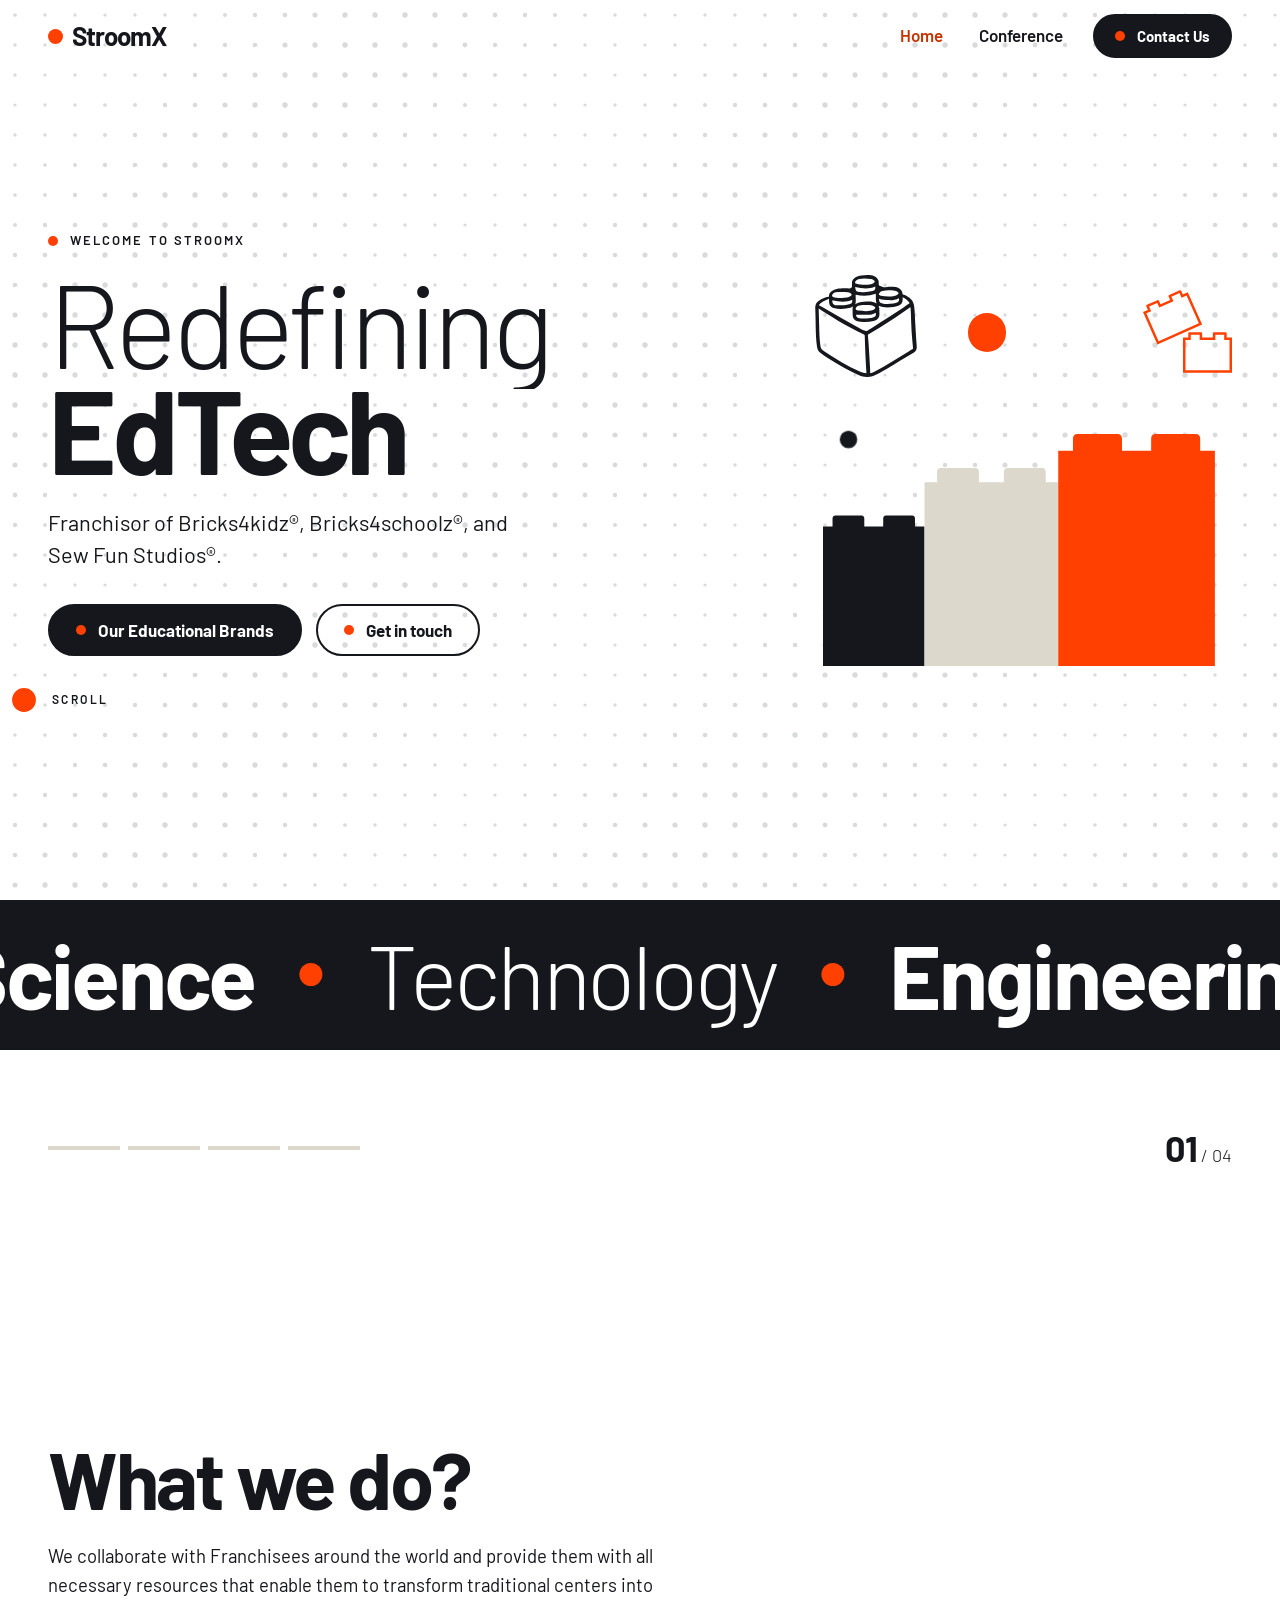
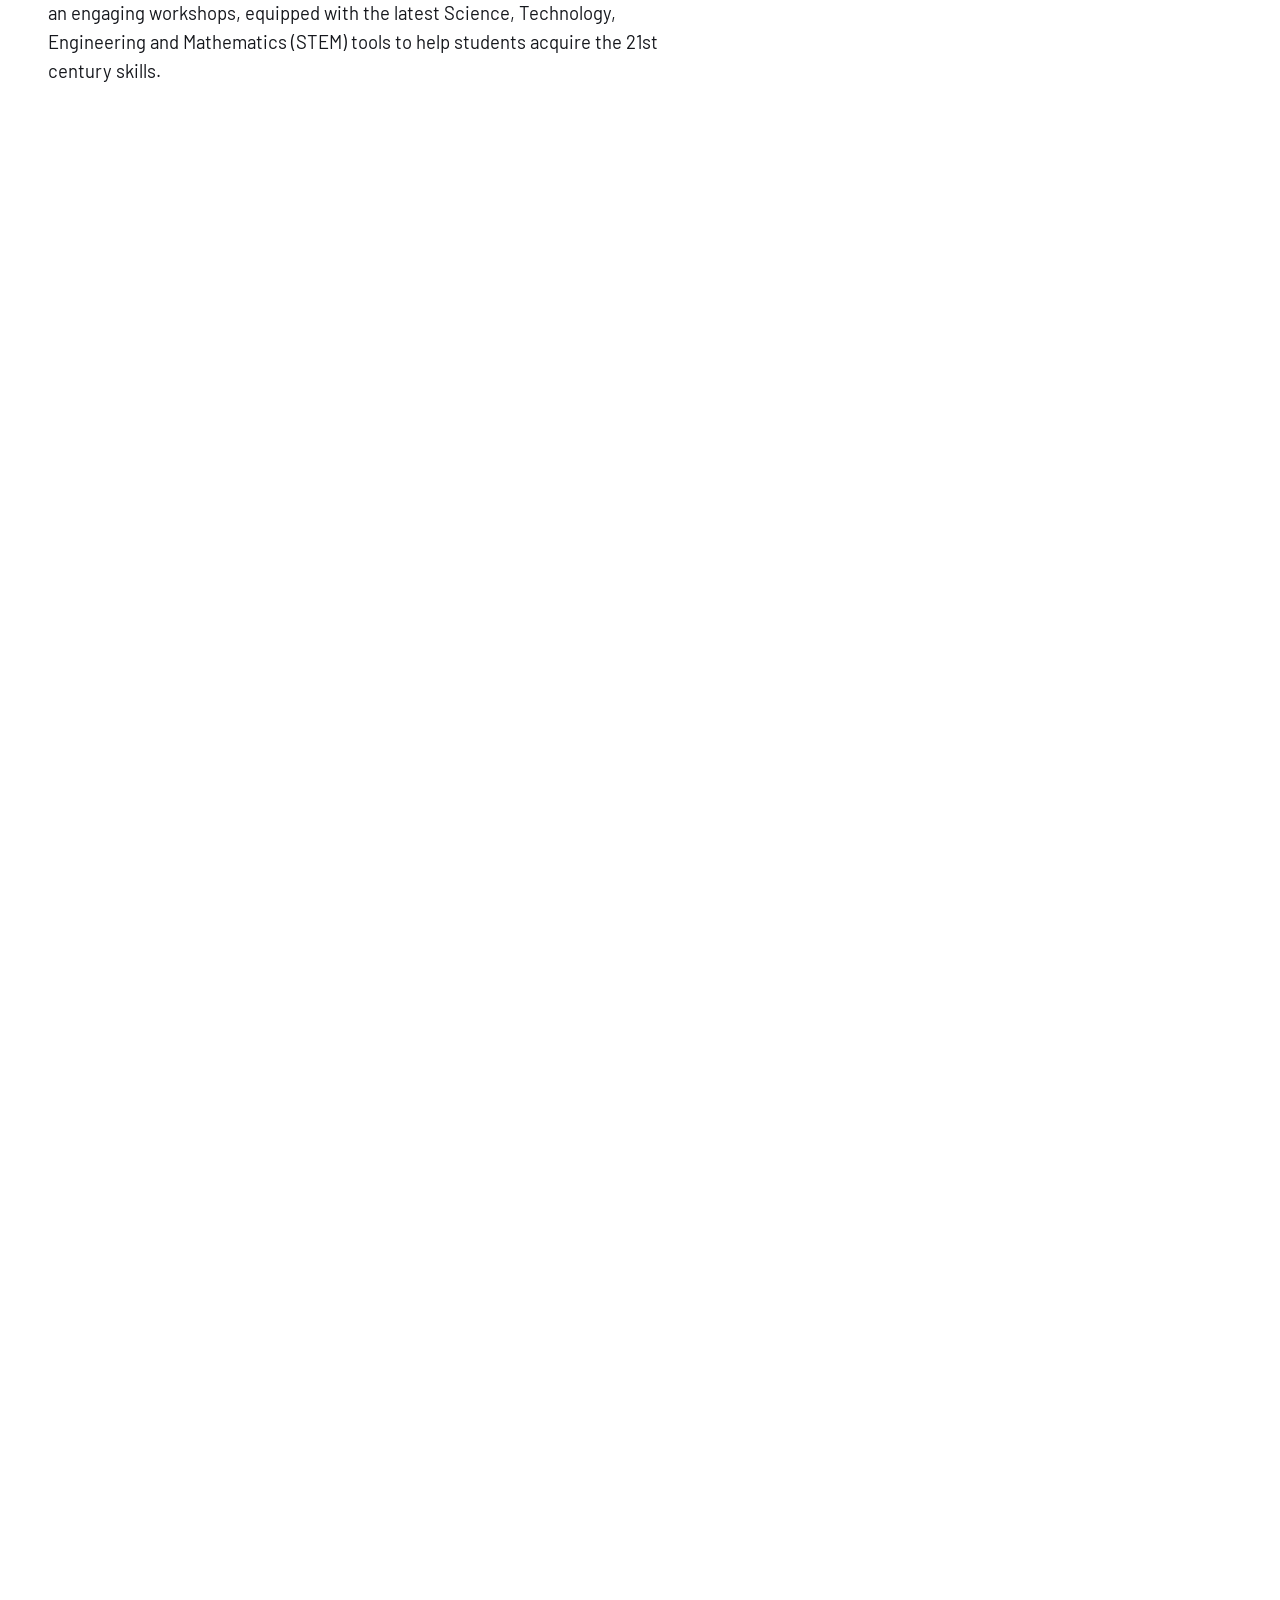
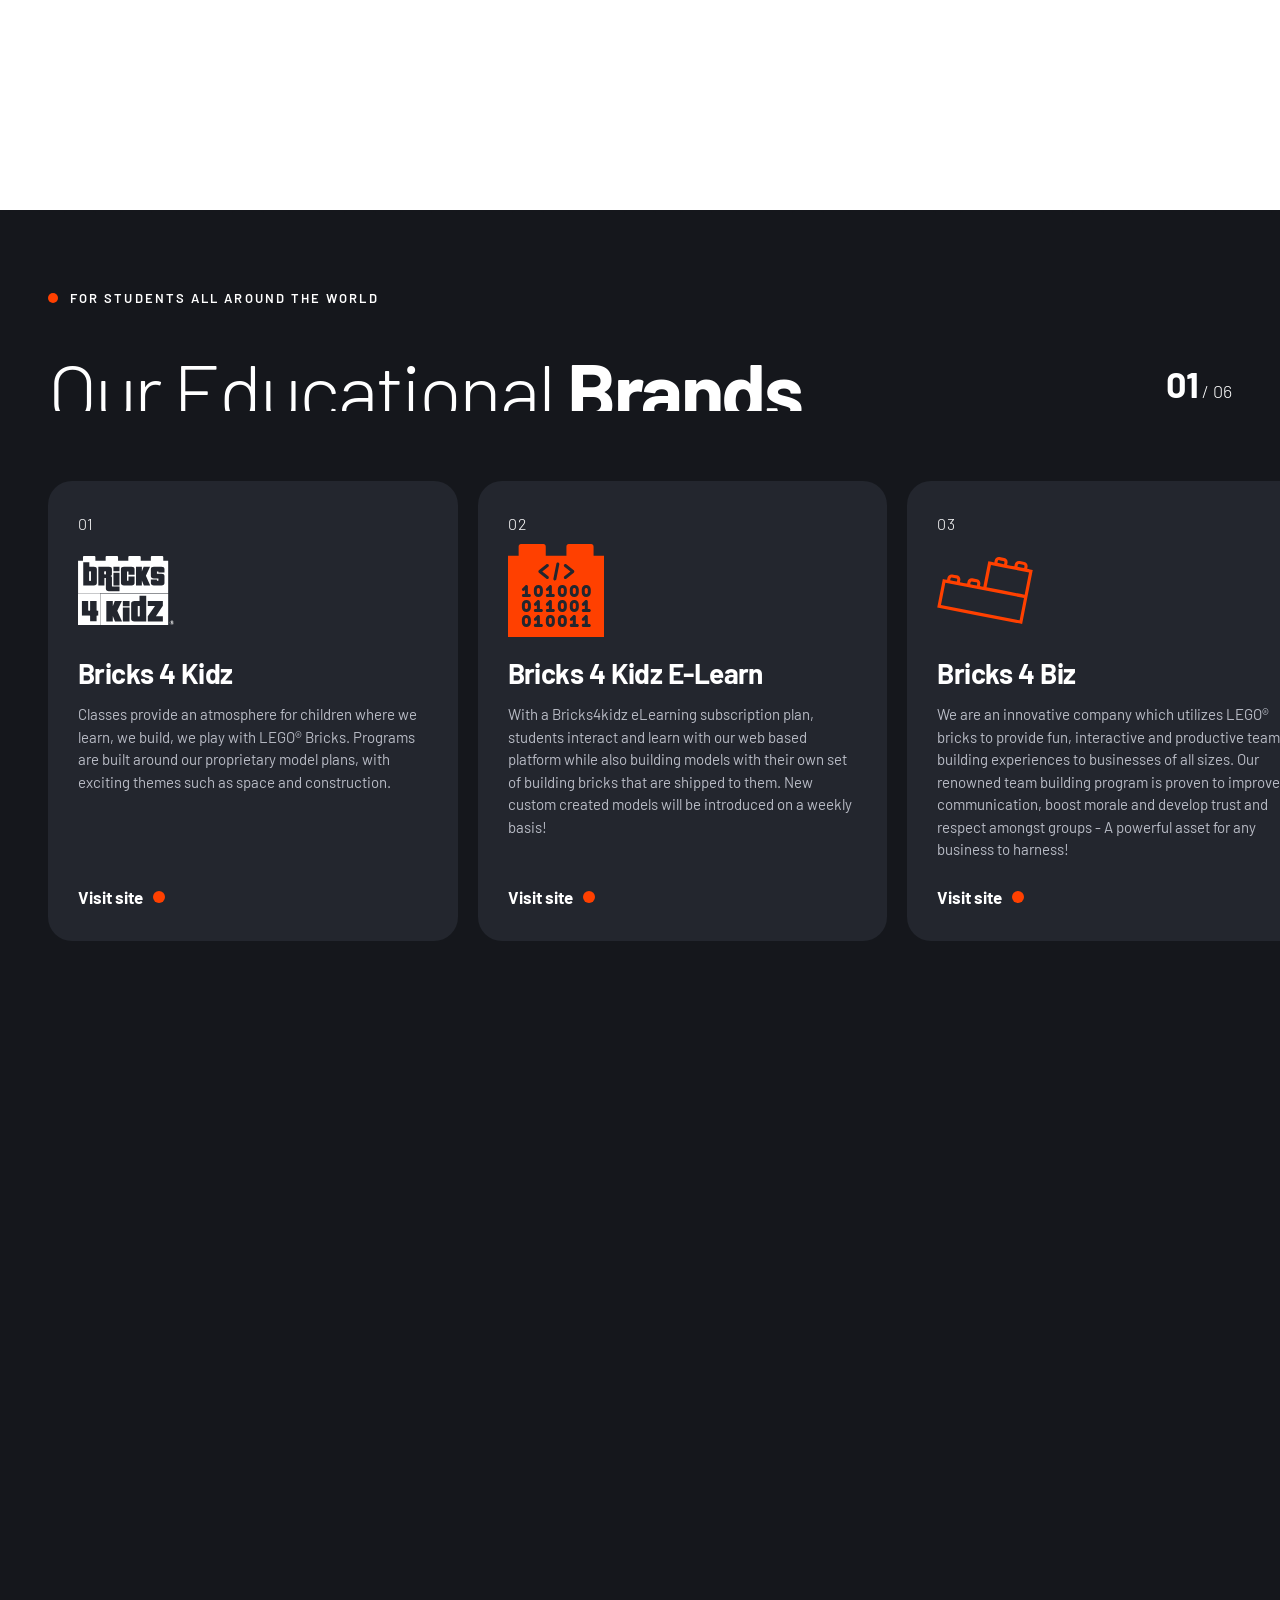
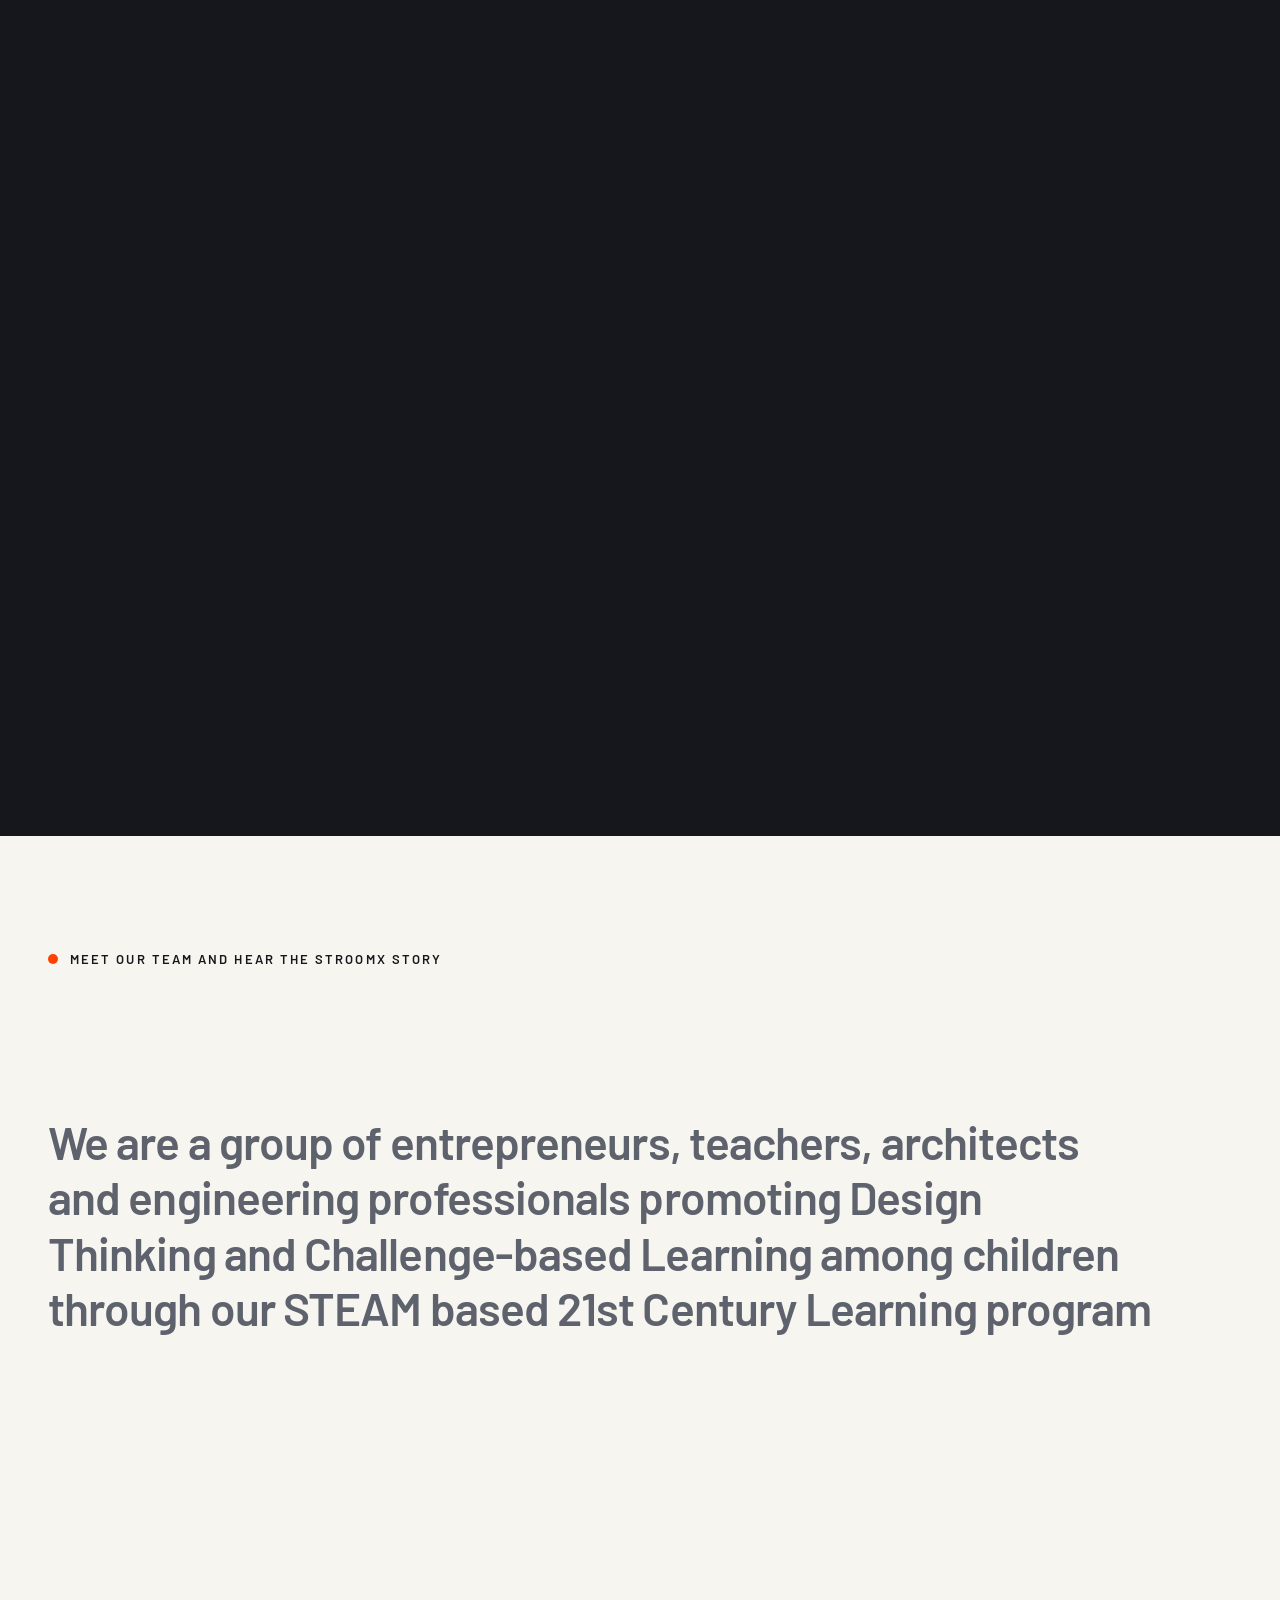
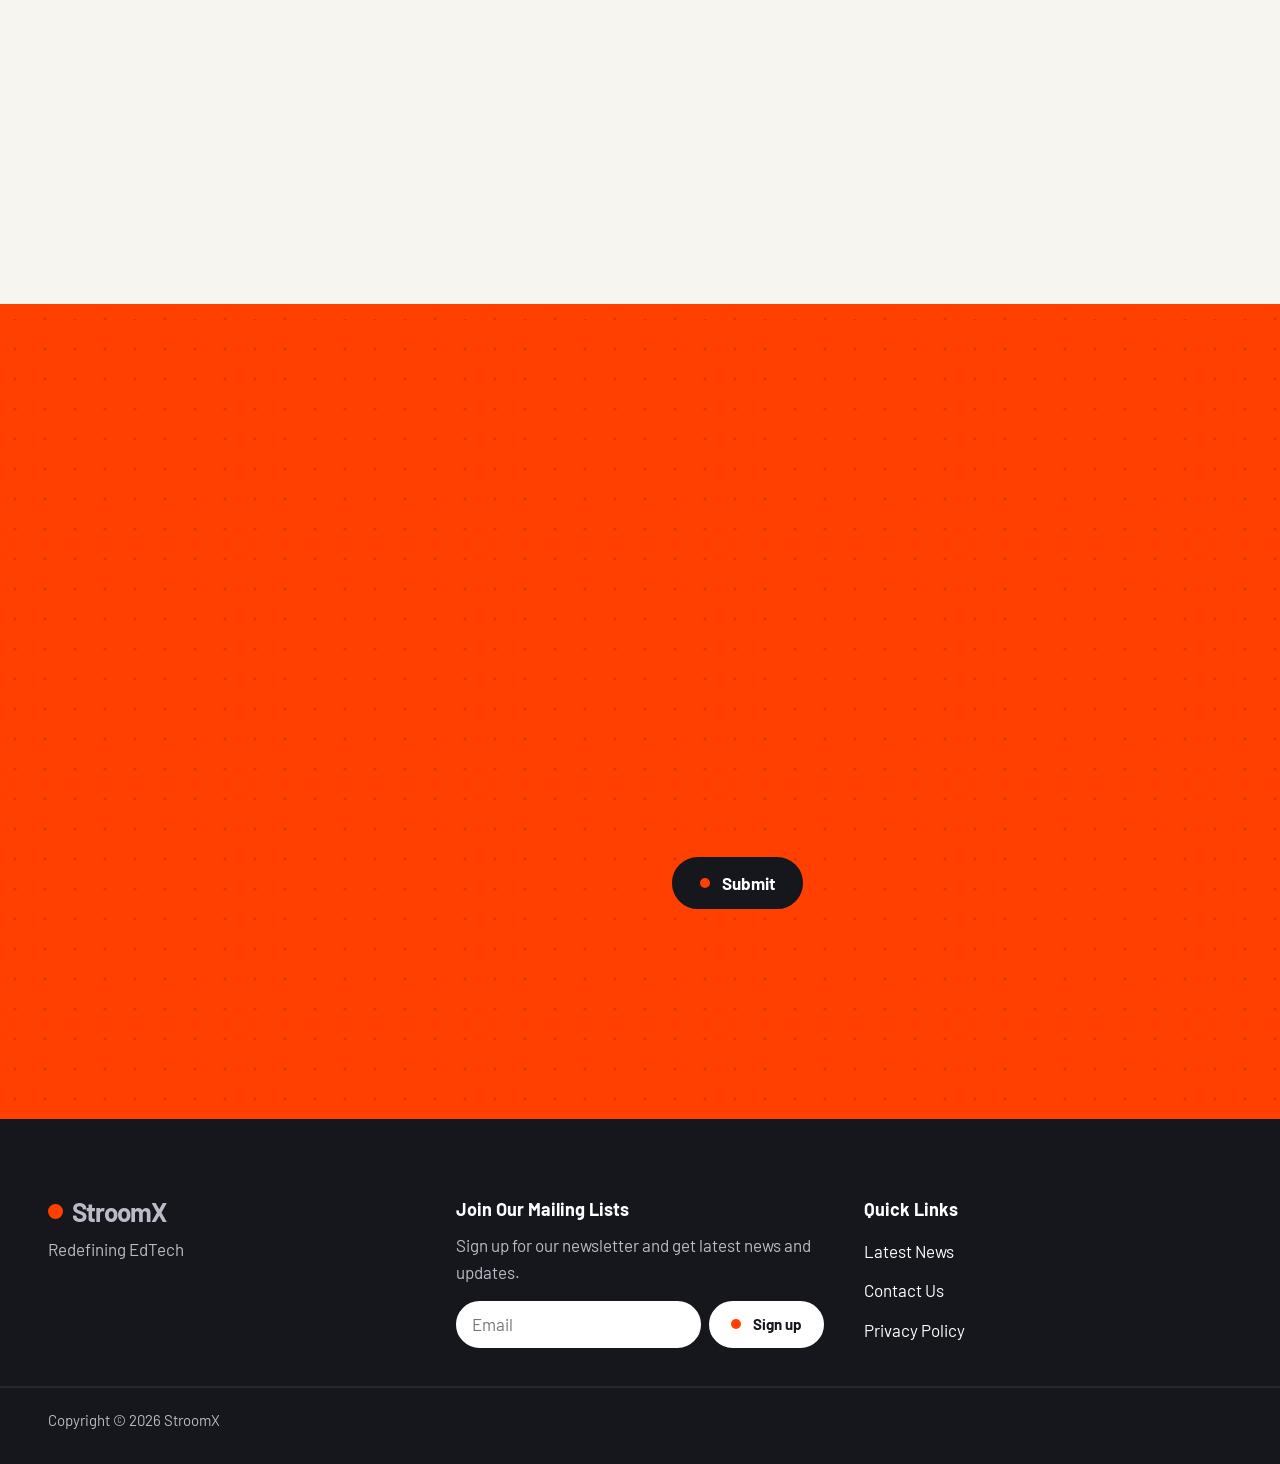
==== index.html @ 7667afc2 "Fisrt Commit" ====
<!doctype html>
<html lang="en" class="no-js">
<head>
<meta charset="utf-8">
<meta name="viewport" content="width=device-width, initial-scale=1, viewport-fit=cover">
<title>StroomX – Redefining EdTech</title>
<meta name="description" content="StroomX: franchisor of Bricks4kidz®, Bricks4schoolz®, and Sew Fun Studios®.">
<link rel="icon" href="data:image/svg+xml,%3Csvg xmlns='http://www.w3.org/2000/svg' viewBox='0 0 16 16'%3E%3Ccircle cx='8' cy='8' r='7' fill='%23FF4000'/%3E%3C/svg%3E">
<link rel="stylesheet" href="css/site.css">
<!-- "js" hides the hero until the intro is ready; "ready" is forced after 2.5s so content can never stay hidden -->
<script>(function (d) { d.className = 'js'; setTimeout(function () { d.classList.add('ready'); }, 2500); })(document.documentElement);</script>
</head>
<body id="top">

<a class="skip-link" href="#main">Skip to content</a>
<div class="progress" aria-hidden="true"></div>

<!-- ============ BLOCK: site-header ============ -->
<header class="site-header" data-block="site-header">
  <div class="wrap site-header__bar">
    <a class="wordmark" href="#top" aria-label="StroomX, home"><i aria-hidden="true"></i>StroomX</a>
    <button class="nav-toggle" type="button" aria-expanded="false" aria-controls="site-nav">
      <span class="nav-toggle__dots" aria-hidden="true"><i></i><i></i><i></i></span>
      <span class="nav-toggle__label">Menu</span>
    </button>
    <nav class="site-nav" id="site-nav" aria-label="Main">
      <ul class="site-nav__list">
        <li><a href="#top" aria-current="page">Home</a></li>
        <li><a href="https://stroomx.com/conference">Conference</a></li>
        <li><a class="btn btn--solid btn--small" href="#contact">Contact Us</a></li>
      </ul>
    </nav>
  </div>
</header>

<main id="main">

<!-- Story structure: every element marked data-thread gets one segment of the scroll-drawn orange line.
     It runs in the side gutters and crosses only through empty .lane spacers, so it never touches text.
     The stud at its tip is the protagonist; it ends on the Submit button. -->

<!-- ============ BLOCK: hero ============ -->
<section class="hero" data-block="hero" data-thread data-thread-start="#hero-hint" style="--bg:#FFFFFF;--thread:#FF4000" aria-labelledby="hero-title">
  <canvas class="studgrid" data-hot="255,64,0" aria-hidden="true"></canvas>
  <div class="wrap hero__grid">
    <div class="hero__copy">
      <p class="eyebrow" data-intro>Welcome to StroomX</p>
      <h1 id="hero-title"><span class="lt">Redefining</span> EdTech</h1>
      <p class="lede" data-intro>Franchisor of Bricks4kidz®, Bricks4schoolz®, and Sew Fun Studios®.</p>
      <div class="btn-row" data-intro>
        <a class="btn btn--solid magnetic" href="#brands">Our Educational Brands</a>
        <a class="btn btn--line magnetic" href="#contact">Get in touch</a>
      </div>
      <p class="hero__hint" id="hero-hint" aria-hidden="true"><span>Scroll</span></p>
    </div>

    <div class="hero__art" aria-hidden="true">
      <span class="mk i-shape-2 hero__float hero__float--a" data-depth="0.9" style="--c:#15171C"></span>
      <span class="mk i-shape-4 hero__float hero__float--b" data-depth="1.6" style="--c:#FF4000"></span>
      <span class="hero__dot hero__dot--1" data-depth="2.2"></span>
      <span class="hero__dot hero__dot--2" data-depth="1.2"></span>
      <!-- Main graphical shape from the B4K assets (Graphical Shapes/Main.svg), recoloured -->
      <svg class="hero__bricks" data-depth="0.4" viewBox="0 0 258.47 152.95" focusable="false">
        <path class="brick" fill="#15171C" d="M6.29,61v-5.39c0-1,.78-1.78,1.78-1.78h17.38c1,0,1.78.78,1.78,1.78v5.39h12.48v-5.39c0-1,.78-1.78,1.78-1.78h17.38c1,0,1.78.78,1.78,1.78v5.39h6.29v91.95H0V61h6.29Z"/>
        <path class="brick" fill="#DCD8CC" d="M75.24,31.8v-7.1c0-1.32,1.03-2.34,2.35-2.34h22.9c1.32,0,2.35,1.03,2.35,2.34v7.1h16.44v-7.1c0-1.32,1.03-2.34,2.35-2.34h22.9c1.32,0,2.35,1.03,2.35,2.34v7.1h8.29v121.16h-88.21V31.8h8.29Z"/>
        <path class="brick" fill="#FF4000" d="M164.87,11.06V2.74c0-1.54,1.2-2.74,2.75-2.74h26.81c1.55,0,2.75,1.2,2.75,2.74v8.32h19.25V2.74c0-1.54,1.2-2.74,2.75-2.74h26.82c1.55,0,2.75,1.2,2.75,2.74v8.32h9.71v141.89h-103.31V11.06h9.71Z"/>
      </svg>
    </div>
  </div>
</section>

<!-- ============ BLOCK: band (speed and direction follow the scroll) ============ -->
<div class="band" data-block="band">
  <p class="sr-only">Science, Technology, Engineering and Mathematics (STEM)</p>
  <div class="band__row" aria-hidden="true">
    <span>Science</span><i></i><span class="lt">Technology</span><i></i><span>Engineering</span><i></i><span class="lt">Mathematics</span><i></i>
    <span>Science</span><i></i><span class="lt">Technology</span><i></i><span>Engineering</span><i></i><span class="lt">Mathematics</span><i></i>
    <span>Science</span><i></i><span class="lt">Technology</span><i></i><span>Engineering</span><i></i><span class="lt">Mathematics</span><i></i>
  </div>
</div>

<!-- ============ BLOCK: what we do (pinned: four chapters, the orange stud changes form) ============ -->
<section class="what" id="what" data-block="what" style="--bg:#FFFFFF;--thread:#FF4000">
  <div class="stage what__stage" data-thread>
    <div class="wrap what__head" aria-hidden="true">
      <div class="what__bars"><i><b></b></i><i><b></b></i><i><b></b></i><i><b></b></i></div>
      <p class="count"><b>01</b> / 04</p>
    </div>
    <div class="lane" aria-hidden="true"></div>
    <div class="wrap what__body">
      <div class="what__chapters">
        <article class="chap">
          <h2>What we do?</h2>
          <p>We collaborate with Franchisees around the world and provide them with all necessary resources that enable them to transform traditional centers into an engaging workshops, equipped with the latest Science, Technology, Engineering and Mathematics (STEM) tools to help students acquire the 21st century skills.</p>
        </article>
        <article class="chap">
          <h2>Curriculum</h2>
          <p>Our franchisees have access to hundreds of model builds and resources that progress from early learning to robotics and coding consisting of numerous activities to engage children with, from After-school classes, field trips, workshops, birthday parties and the all-time favorite themed Camps during the year!</p>
        </article>
        <article class="chap">
          <h2>Marketing</h2>
          <p>Marketing programs streamline efficiencies for all corporate marketing initiatives and for our franchisees with support, through guidance, knowledge, training, and continuing education necessary to reach goals in order to continue to build sustainable, successful businesses.</p>
        </article>
        <article class="chap">
          <h2>Technology</h2>
          <p>We have developed our own Franchise Management System (FMS) to serve our franchisees better. Our FMS web application streamlines the booking process, payments and management of the Bricks 4 Kidz® business for our franchisees.</p>
        </article>
      </div>

      <div class="what__figure" aria-hidden="true">
        <div class="proto-box"><div class="proto"></div></div>
        <p class="proto__n">01</p>
        <div class="sat"><span class="mk i-steam-5"></span><span class="mk i-steam-1"></span><span class="mk i-steam-3"></span><span class="mk i-steam-4"></span></div>
        <div class="sat"><span class="mk i-in-school"></span><span class="mk i-fieldtrips-3"></span><span class="mk i-birthday-party-1"></span><span class="mk i-camps-2"></span></div>
        <div class="sat"><span class="mk i-shape-2"></span><span class="mk i-shape-3"></span><span class="mk i-shape-4"></span><span class="mk i-shape-main"></span></div>
        <div class="sat"><span class="mk i-technology"></span><span class="mk i-coding-1"></span><span class="mk i-ai-1"></span><span class="mk i-robotics-1"></span></div>
      </div>
    </div>
  </div>
</section>

<!-- ============ BLOCK: brands (pinned: horizontal track) ============ -->
<section class="brands" id="brands" data-block="brands" style="--bg:#15171C;--thread:#FF4000" aria-labelledby="brands-title">
  <div class="studs" aria-hidden="true"></div>
  <div class="stage brands__stage" data-thread>
    <div class="wrap brands__head">
      <div>
        <p class="eyebrow">For Students All Around The World</p>
        <h2 id="brands-title" data-split><span class="lt">Our Educational</span> Brands</h2>
      </div>
      <p class="count" aria-hidden="true"><b>01</b> / 06</p>
    </div>
    <div class="brands__viewport">
      <ul class="track">
        <li>
          <a class="brand" href="https://www.bricks4kidz.com/">
            <span class="brand__no" aria-hidden="true">01</span>
            <span class="brand__art"><img src="assets/logos/b4k-logo-white.svg" alt="" width="251" height="180"></span>
            <h3>Bricks 4 Kidz</h3>
            <p>Classes provide an atmosphere for children where we learn, we build, we play with LEGO® Bricks. Programs are built around our proprietary model plans, with exciting themes such as space and construction.</p>
            <span class="brand__go">Visit site</span>
          </a>
        </li>
        <li>
          <a class="brand" href="https://www.bricks4kidzelearn.com/">
            <span class="brand__no" aria-hidden="true">02</span>
            <span class="brand__art"><span class="mk i-coding-1"></span></span>
            <h3>Bricks 4 Kidz E-Learn</h3>
            <p>With a Bricks4kidz eLearning subscription plan, students interact and learn with our web based platform while also building models with their own set of building bricks that are shipped to them. New custom created models will be introduced on a weekly basis!</p>
            <span class="brand__go">Visit site</span>
          </a>
        </li>
        <li>
          <a class="brand" href="https://www.bricks4biz.com/">
            <span class="brand__no" aria-hidden="true">03</span>
            <span class="brand__art"><span class="mk i-shape-3"></span></span>
            <h3>Bricks 4 Biz</h3>
            <p>We are an innovative company which utilizes LEGO® bricks to provide fun, interactive and productive team building experiences to businesses of all sizes. Our renowned team building program is proven to improve communication, boost morale and develop trust and respect amongst groups - A powerful asset for any business to harness!</p>
            <span class="brand__go">Visit site</span>
          </a>
        </li>
        <li>
          <a class="brand" href="https://www.bricks4schoolz.com/">
            <span class="brand__no" aria-hidden="true">04</span>
            <span class="brand__art"><span class="mk i-in-school"></span></span>
            <h3>Bricks 4 Schoolz</h3>
            <p>We ship you a one-of-a-kind Bricks4Kidz® robotics kit that your “Master Builder” will use throughout their Math &amp; Building adventures. This kit comes equipped with unique LEGO® technic parts, motor and battery pack, and can build over thousands of unique models!</p>
            <span class="brand__go">Visit site</span>
          </a>
        </li>
        <li>
          <a class="brand" href="https://www.sewfunstudios.com/">
            <span class="brand__no" aria-hidden="true">05</span>
            <span class="brand__art"><span class="mk i-shape-2"></span></span>
            <h3>Sew Fun Studios</h3>
            <p>Teaches sewing + design principles through classes, camps &amp; parties. With our innovative project-based curriculum we hope to inspire young people to discover the joy of sewing as a lifelong skill and ongoing creative expression.</p>
            <span class="brand__go">Visit site</span>
          </a>
        </li>
        <li>
          <a class="brand" href="https://us.bricks4kidznow.com">
            <span class="brand__no" aria-hidden="true">06</span>
            <span class="brand__art"><span class="mk i-technology"></span></span>
            <h3>BFK FMS</h3>
            <p>We offer Franchise Management System (FMS) to serve our franchisees better. Our FMS web application streamlines the booking process, payments and management of the Bricks 4 Kidz® business for our franchisees.</p>
            <span class="brand__go">Visit site</span>
          </a>
        </li>
      </ul>
    </div>
    <div class="lane" aria-hidden="true"></div>
  </div>
</section>

<!-- ============ BLOCK: team ============ -->
<section class="team" id="team" data-block="team" data-thread style="--bg:#F7F5F0;--thread:#FF4000" aria-labelledby="team-title">
  <div class="studs" aria-hidden="true"></div>
  <div class="wrap">
    <p class="eyebrow">Meet our team and hear the StroomX Story</p>
    <h2 id="team-title" data-split><span class="lt">Our</span> Team</h2>
    <blockquote class="team__quote">
      <p>We are a group of entrepreneurs, teachers, architects and engineering professionals promoting <span data-hl>Design Thinking</span> and <span data-hl>Challenge-based Learning</span> among children through our <span data-hl>STEAM</span> based 21st Century Learning program</p>
    </blockquote>
    <p class="team__bio">Christopher Rego is the founder and CEO of StroomX Education, Teknowland Inc and Bricknowland Dubai - leading education training and learning solutions. Chris has over 20+ years of software and education industry experience.</p>
  </div>
  <div class="lane" aria-hidden="true"></div>
  <div class="wrap">
    <ul class="people">
      <li><i aria-hidden="true">CR</i><div><strong>Christopher Rego</strong><span>Founder &amp; CEO</span></div></li>
      <li><i aria-hidden="true">AR</i><div><strong>Ann Rego</strong><span>President</span></div></li>
      <li><i aria-hidden="true">ER</i><div><strong>Emmanuel Rego</strong><span>Co-CEO</span></div></li>
      <li><i aria-hidden="true">DC</i><div><strong>Dalyn Clarke</strong><span>Customer Success Manager</span></div></li>
      <li><i aria-hidden="true">JM</i><div><strong>Jennie Morris</strong><span>Account Specialist</span></div></li>
      <li><i aria-hidden="true">CH</i><div><strong>Chris Howard</strong><span>Curriculum Director</span></div></li>
      <li><i aria-hidden="true">MB</i><div><strong>Mike Ballard</strong><span>Curriculum Developer</span></div></li>
      <li><i aria-hidden="true">SB</i><div><strong>Shahed Bagwan</strong><span>Curriculum R&amp;D</span></div></li>
      <li><i aria-hidden="true">ZK</i><div><strong>Zaid Khan</strong><span>Business Development</span></div></li>
      <li><i aria-hidden="true">SK</i><div><strong>Shyam Krishnan</strong><span>Marketing Manager</span></div></li>
      <li><i aria-hidden="true">AA</i><div><strong>Ajmal Alavi</strong><span>Director of Technology</span></div></li>
      <li><i aria-hidden="true">AA</i><div><strong>Ahmed Abdelsalam</strong><span>Software Engineer</span></div></li>
    </ul>
  </div>
</section>

<!-- ============ BLOCK: contact (the thread ends on the button) ============ -->
<section class="contact" id="contact" data-block="contact" data-thread data-thread-end="#contact-submit" style="--bg:#FF4000;--thread:#FFFFFF" aria-labelledby="contact-title">
  <div class="studs" aria-hidden="true"></div>
  <canvas class="studgrid" data-hot="255,255,255" aria-hidden="true"></canvas>
  <div class="wrap contact__grid">
    <div class="contact__copy">
      <h2 id="contact-title" data-split><span class="lt">Get in</span> touch</h2>
      <p class="lede">We would love to hear from you! If you have any questions or need support, send us a message and one of our awesome team members will get in touch with you as soon as possible.</p>
      <dl class="contact__facts">
        <div><dt>Find us</dt><dd>StroomX LLC<br>860 Hillview Ct, Suite 310,<br>Milpitas, CA 95035</dd></div>
        <div><dt>Have Questions?</dt><dd><a href="mailto:support@stroomx.com">support@stroomx.com</a><br>9 AM – 6 PM, Mon-Fri<br>1-888-STR-00-MX<br>(Toll Free: <a href="tel:+18887870069">1-888-787-0069</a>)</dd></div>
      </dl>
    </div>

    <form class="form" id="contact-form" novalidate>
      <div class="form__row">
        <label>First name <b aria-hidden="true">*</b><input type="text" name="first" autocomplete="given-name" required></label>
        <label>Last name <b aria-hidden="true">*</b><input type="text" name="last" autocomplete="family-name" required></label>
      </div>
      <label>Email <b aria-hidden="true">*</b><input type="email" name="email" autocomplete="email" required></label>
      <label>Comment or Message <b aria-hidden="true">*</b><textarea name="message" rows="4" required></textarea></label>
      <div class="lane" aria-hidden="true"></div>
      <div class="form__foot">
        <button class="btn btn--solid" id="contact-submit" type="submit">Submit</button>
        <p class="form__status" role="status" aria-live="polite"></p>
      </div>
    </form>
  </div>
</section>

</main>

<!-- ============ BLOCK: site-footer ============ -->
<footer class="site-footer" data-block="site-footer" style="--bg:#15171C">
  <div class="studs" aria-hidden="true"></div>
  <div class="wrap site-footer__grid">
    <div>
      <p class="wordmark wordmark--light"><i aria-hidden="true"></i>StroomX</p>
      <p class="site-footer__tag">Redefining EdTech</p>
    </div>
    <form class="news" id="news-form" novalidate>
      <h2>Join Our Mailing Lists</h2>
      <p>Sign up for our newsletter and get latest news and updates.</p>
      <div class="news__row">
        <label class="sr-only" for="news-email">Email</label>
        <input id="news-email" type="email" name="email" autocomplete="email" placeholder="Email" required>
        <button class="btn btn--light btn--small" type="submit">Sign up</button>
      </div>
      <p class="form__status" role="status" aria-live="polite"></p>
    </form>
    <nav aria-label="Quick Links">
      <h2>Quick Links</h2>
      <ul>
        <li><a href="https://stroomx.com/latest-news/">Latest News</a></li>
        <li><a href="#contact">Contact Us</a></li>
        <li><a href="https://stroomx.com/privacy-policy-2/">Privacy Policy</a></li>
      </ul>
    </nav>
  </div>
  <div class="wrap site-footer__legal">
    <p>Copyright © 2026 StroomX</p>
  </div>
</footer>

<!-- GSAP is served from this folder (vendor/gsap), not from a CDN -->
<script src="vendor/gsap/gsap.min.js" defer></script>
<script src="vendor/gsap/ScrollTrigger.min.js" defer></script>
<script src="vendor/gsap/SplitText.min.js" defer></script>
<script src="js/site.js" defer></script>
</body>
</html>
---- css/site.css ----
/* StroomX homepage prototype.
   One accent colour (StroomX orange #FF4000) on white, bone and ink. Shapes and icons are the
   Bricks 4 Kidz brand assets, used as flat single-colour silhouettes and never stretched.
   Flat solid colours only: no gradients, shadows, blur or glow. Font: Barlow (local files).

   Layout modes:
   - default: static, readable page (no JS, reduced motion, or GSAP missing)
   - .has-story: the scroll story is running (thread, scrubbed motion)
   - .has-pins: tall viewport, "What we do" is a pinned scene
   - .has-track: tall and wide viewport, the brands are a pinned horizontal track */

/* ---------- Fonts (local files, no third-party font service) ---------- */
@font-face { font-family: 'Barlow'; src: url('../assets/fonts/Barlow-Light.ttf') format('truetype'); font-weight: 300; font-display: swap; }
@font-face { font-family: 'Barlow'; src: url('../assets/fonts/Barlow-Regular.ttf') format('truetype'); font-weight: 400; font-display: swap; }
@font-face { font-family: 'Barlow'; src: url('../assets/fonts/Barlow-SemiBold.ttf') format('truetype'); font-weight: 600; font-display: swap; }
@font-face { font-family: 'Barlow'; src: url('../assets/fonts/Barlow-Bold.ttf') format('truetype'); font-weight: 700; font-display: swap; }

/* ---------- Tokens ---------- */
:root {
  --orange: #FF4000;        /* StroomX orange, the only accent */
  --orange-deep: #C73200;   /* same hue, darker: small orange text on white */
  --ink: #15171C;
  --ink-2: #23262E;
  --paper: #FFFFFF;
  --bone: #F7F5F0;
  --line: #DCD8CC;
  --mute: #5E626C;
  --mute-on-ink: #B9BCC6;

  --wrap: 1200px;
  --gutter: clamp(20px, 5vw, 48px);
  --edge: max(var(--gutter), calc((100vw - var(--wrap)) / 2));
  --header-h: 72px;
  --bounce: cubic-bezier(.34, 1.56, .64, 1);
  --ease: cubic-bezier(.2, .7, .2, 1);
  --stud-w: 56px; --stud-h: 14px;
}

/* ---------- Base ---------- */
*, *::before, *::after { box-sizing: border-box; }
html { scroll-padding-top: calc(var(--header-h) + 12px); -webkit-text-size-adjust: 100%; }
body { margin: 0; font-family: 'Barlow', sans-serif; font-size: 1.0625rem; line-height: 1.6; color: var(--ink); background: var(--paper); overflow-x: hidden; -webkit-font-smoothing: antialiased; }
img, svg { max-width: 100%; height: auto; display: block; }
h1, h2, h3, p, ul, dl, dd, blockquote { margin: 0; }
ul { padding: 0; list-style: none; }
a { color: inherit; }
h1, h2, h3 { font-weight: 700; line-height: 1; letter-spacing: -.03em; }
h2 { font-size: clamp(2.4rem, 6.2vw, 5rem); }
h3 { font-size: 1.75rem; line-height: 1.1; letter-spacing: -.02em; }
.lt { font-weight: 300; }
.lede { font-size: clamp(1.125rem, 1.7vw, 1.375rem); line-height: 1.45; max-width: 34em; }
.eyebrow { display: flex; align-items: center; gap: 12px; font-size: .8125rem; font-weight: 600; line-height: 1.3; letter-spacing: .16em; text-transform: uppercase; }
.eyebrow::before { content: ''; flex: none; width: 10px; height: 10px; border-radius: 50%; background: var(--orange); }
.wrap { width: 100%; max-width: calc(var(--wrap) + var(--gutter) * 2); margin-inline: auto; padding-inline: var(--gutter); }
.sr-only { position: absolute; width: 1px; height: 1px; overflow: hidden; clip-path: inset(50%); white-space: nowrap; }
.count { font-size: 1.125rem; font-weight: 300; line-height: 1; white-space: nowrap; }
.count b { font-size: 2.25rem; font-weight: 700; letter-spacing: -.03em; }

:focus-visible { outline: 3px solid var(--ink); outline-offset: 3px; border-radius: 6px; }
.band :focus-visible, .brands :focus-visible, .site-footer :focus-visible { outline-color: var(--paper); }

.skip-link { position: absolute; left: 12px; top: -80px; z-index: 100; background: var(--ink); color: var(--paper); padding: 10px 16px; border-radius: 8px; font-weight: 700; }
.skip-link:focus { top: 12px; }
.progress { position: fixed; left: 0; top: 0; z-index: 60; width: 100%; height: 4px; background: var(--orange); transform: scaleX(0); transform-origin: 0 50%; }

/* B4K brand SVG used as a flat single-colour silhouette (uniform scale via contain) */
.mk { display: block; width: 100%; aspect-ratio: var(--ar, 1); background-color: var(--c, currentColor);
  -webkit-mask-position: center; mask-position: center; -webkit-mask-size: contain; mask-size: contain; -webkit-mask-repeat: no-repeat; mask-repeat: no-repeat; }
.i-shape-2 { --ar: 268 / 270; -webkit-mask-image: url('../assets/shapes/shape-2.svg'); mask-image: url('../assets/shapes/shape-2.svg'); }
.i-shape-3 { --ar: 311 / 218; -webkit-mask-image: url('../assets/shapes/shape-3.svg'); mask-image: url('../assets/shapes/shape-3.svg'); }
.i-shape-4 { --ar: 277 / 257; -webkit-mask-image: url('../assets/shapes/shape-4.svg'); mask-image: url('../assets/shapes/shape-4.svg'); }
.i-shape-main { --ar: 258 / 153; -webkit-mask-image: url('../assets/shapes/shape-main.svg'); mask-image: url('../assets/shapes/shape-main.svg'); }
.i-steam-1 { --ar: 65 / 67; -webkit-mask-image: url('../assets/icons/steam-1.svg'); mask-image: url('../assets/icons/steam-1.svg'); }
.i-steam-3 { --ar: 65 / 67; -webkit-mask-image: url('../assets/icons/steam-3.svg'); mask-image: url('../assets/icons/steam-3.svg'); }
.i-steam-4 { --ar: 65 / 67; -webkit-mask-image: url('../assets/icons/steam-4.svg'); mask-image: url('../assets/icons/steam-4.svg'); }
.i-steam-5 { --ar: 65 / 67; -webkit-mask-image: url('../assets/icons/steam-5.svg'); mask-image: url('../assets/icons/steam-5.svg'); }
.i-in-school { --ar: 81 / 67; -webkit-mask-image: url('../assets/icons/in-school.svg'); mask-image: url('../assets/icons/in-school.svg'); }
.i-fieldtrips-3 { --ar: 67 / 64; -webkit-mask-image: url('../assets/icons/fieldtrips-3.svg'); mask-image: url('../assets/icons/fieldtrips-3.svg'); }
.i-birthday-party-1 { --ar: 1; -webkit-mask-image: url('../assets/icons/birthday-party-1.svg'); mask-image: url('../assets/icons/birthday-party-1.svg'); }
.i-camps-2 { --ar: 66 / 67; -webkit-mask-image: url('../assets/icons/camps-2.svg'); mask-image: url('../assets/icons/camps-2.svg'); }
.i-technology { --ar: 1; -webkit-mask-image: url('../assets/icons/technology.svg'); mask-image: url('../assets/icons/technology.svg'); }
.i-coding-1 { --ar: 69 / 67; -webkit-mask-image: url('../assets/icons/coding-1.svg'); mask-image: url('../assets/icons/coding-1.svg'); }
.i-ai-1 { --ar: 1; -webkit-mask-image: url('../assets/icons/ai-1.svg'); mask-image: url('../assets/icons/ai-1.svg'); }
.i-robotics-1 { --ar: 1; -webkit-mask-image: url('../assets/icons/robotics-1.svg'); mask-image: url('../assets/icons/robotics-1.svg'); }

/* Split headline lines are revealed from behind a mask; keep room for descenders */
.line, .line-mask { padding-bottom: .12em; margin-bottom: -.12em; }

/* ---------- Sections, stud edges, lanes ---------- */
main > section, .site-footer { position: relative; background: var(--bg); }
.studs { position: absolute; left: 0; right: 0; bottom: 100%; height: var(--stud-h); margin-bottom: -1px; background: var(--bg);
  -webkit-mask: url('../assets/shapes/studs.svg') center bottom / var(--stud-w) var(--stud-h) repeat-x;
  mask: url('../assets/shapes/studs.svg') center bottom / var(--stud-w) var(--stud-h) repeat-x; }
.lane { height: clamp(40px, 6vw, 72px); }
.stage { padding-block: clamp(56px, 8vw, 104px); }

/* ---------- The thread: one scroll-drawn line, its tip is the stud ---------- */
[data-thread] { position: relative; isolation: isolate; }
.thread { position: absolute; inset: 0; z-index: -1; width: 100%; height: 100%; overflow: visible; pointer-events: none; }
.thread__line { fill: none; stroke: var(--thread); stroke-width: 4; stroke-linecap: round; stroke-linejoin: round; visibility: hidden; }
.thread__meas { fill: none; stroke: none; }
.thread__stud { fill: var(--thread); stroke: var(--bg); stroke-width: 3; }

/* Stud grid that reacts to the pointer; it stays at 30% strength or less because text sits on it */
.studgrid { position: absolute; inset: 0; z-index: -1; width: 100%; height: 100%; }

/* ---------- Buttons ---------- */
.btn { display: inline-flex; align-items: center; justify-content: center; gap: 12px; min-height: 52px; padding: 12px 26px;
  font: inherit; font-weight: 700; line-height: 1.2; text-decoration: none; text-align: center; white-space: nowrap;
  color: var(--btn-fg); background: var(--btn-bg); border: 2px solid var(--btn-edge, var(--btn-bg)); border-radius: 99px; cursor: pointer;
  transition: background-color .25s, color .25s, border-color .25s; }
.btn::before { content: ''; flex: none; width: 10px; height: 10px; border-radius: 50%; background: var(--btn-dot, var(--orange)); transition: transform .3s var(--bounce), background-color .25s; }
.btn:hover::before, .btn:focus-visible::before { transform: scale(1.6); }
.btn--small { min-height: 44px; padding: 8px 20px; font-size: .9375rem; }
.btn--solid { --btn-bg: var(--ink); --btn-fg: var(--paper); }
.btn--solid:hover, .btn--solid:focus-visible { --btn-bg: var(--orange); --btn-fg: var(--ink); --btn-dot: var(--ink); }
.btn--line { --btn-bg: transparent; --btn-fg: var(--ink); --btn-edge: var(--ink); }
.btn--line:hover, .btn--line:focus-visible { --btn-bg: var(--ink); --btn-fg: var(--paper); }
.btn--light { --btn-bg: var(--paper); --btn-fg: var(--ink); }
.btn--light:hover, .btn--light:focus-visible { --btn-bg: var(--orange); --btn-dot: var(--ink); }
.contact .btn--solid:hover, .contact .btn--solid:focus-visible { --btn-bg: var(--paper); --btn-fg: var(--ink); --btn-edge: var(--ink); --btn-dot: var(--orange); }
.btn-row { display: flex; flex-wrap: wrap; gap: 14px; margin-top: 34px; }

/* ============ BLOCK: site-header ============ */
.site-header { position: fixed; left: 0; right: 0; top: 0; z-index: 50; border-bottom: 2px solid transparent; transition: background-color .25s, border-color .25s; }
.site-header.is-solid { background: var(--paper); border-bottom-color: var(--ink); }
.site-header__bar { display: flex; align-items: center; justify-content: space-between; gap: 20px; height: var(--header-h); }
.wordmark { display: inline-flex; align-items: center; gap: 9px; font-size: 1.625rem; font-weight: 700; line-height: 1; letter-spacing: -.04em; text-decoration: none; }
.wordmark i { width: 15px; height: 15px; border-radius: 50%; background: var(--orange); transition: transform .35s var(--bounce); }
.wordmark:hover i { transform: scale(1.5); }
.wordmark--light { color: var(--paper); }

.nav-toggle { display: inline-flex; align-items: center; gap: 10px; min-height: 44px; padding: 8px 16px; font: inherit; font-weight: 700; color: var(--ink);
  background: var(--paper); border: 2px solid var(--ink); border-radius: 99px; cursor: pointer; }
.nav-toggle__dots { display: flex; gap: 4px; }
.nav-toggle__dots i { width: 6px; height: 6px; border-radius: 50%; background: var(--ink); transition: transform .3s var(--bounce), background-color .2s; }
.nav-toggle[aria-expanded="true"] .nav-toggle__dots i { background: var(--orange); }
.nav-toggle[aria-expanded="true"] .nav-toggle__dots i:nth-child(2) { transform: scale(1.6); }
.site-nav { position: absolute; left: 0; right: 0; top: 100%; display: none; padding: 8px var(--gutter) 24px; background: var(--paper); border-bottom: 2px solid var(--ink); }
.site-nav.is-open { display: block; }
.site-nav__list > li + li { margin-top: 6px; }
.site-nav__list a:not(.btn) { display: block; padding: 14px 4px; font-weight: 600; text-decoration: none; border-bottom: 2px solid var(--bone); }
.site-nav__list a:not(.btn):hover, .site-nav__list a[aria-current="page"] { color: var(--orange-deep); }
.site-nav__list .btn { width: 100%; margin-top: 14px; }
@media (min-width: 760px) {
  .nav-toggle { display: none; }
  .site-nav { position: static; display: block; padding: 0; background: none; border: 0; }
  .site-nav__list { display: flex; align-items: center; gap: 8px; }
  .site-nav__list > li + li { margin-top: 0; }
  .site-nav__list a:not(.btn) { padding: 10px 14px; border: 0; border-radius: 99px; transition: background-color .2s; }
  .site-nav__list a:not(.btn):hover { background: var(--bone); color: var(--ink); }
  .site-nav__list .btn { width: auto; margin: 0 0 0 8px; }
}

/* ============ BLOCK: hero ============ */
.hero { display: flex; align-items: center; min-height: 100svh; padding-block: calc(var(--header-h) + clamp(20px, 5vw, 56px)) clamp(48px, 7vw, 88px); overflow: hidden; }
.hero__grid { display: grid; gap: 36px; align-items: center; }
.hero h1 { margin: 20px 0 26px; font-size: clamp(3.25rem, 9.2vw, 8.5rem); line-height: .9; letter-spacing: -.04em; }
.hero h1 .lt { display: block; }
.hero .lede { max-width: 22em; }
.hero__hint { display: none; margin-top: 36px; padding-left: 4px; font-size: .75rem; font-weight: 600; line-height: 1.3; letter-spacing: .2em; text-transform: uppercase; }
.has-story .hero__hint { display: block; }
.hero__art { position: relative; width: 100%; max-width: 520px; margin-inline: auto; aspect-ratio: 1 / .92; }
.hero__bricks { position: absolute; left: 4%; bottom: 0; width: 92%; overflow: visible; }
.hero__float { position: absolute; }
.hero__float--a { left: 2%; top: 0; width: 24%; }
.hero__float--b { right: 0; top: 4%; width: 21%; }
.hero__dot { position: absolute; border-radius: 50%; aspect-ratio: 1; }
.hero__dot--1 { left: 38%; top: 10%; width: 9%; background: var(--orange); }
.hero__dot--2 { left: 8%; top: 40%; width: 4%; background: var(--ink); }
/* Hidden until the intro timeline has set its start positions (see the inline script in <head>) */
.js:not(.ready) .hero h1, .js:not(.ready) .hero [data-intro], .js:not(.ready) .hero__art { visibility: hidden; }
@media (min-width: 900px) { .hero__grid { grid-template-columns: 1.25fr .75fr; gap: 48px; } }

/* ============ BLOCK: band ============ */
.band { padding-block: clamp(16px, 2.6vw, 30px); background: var(--ink); color: var(--paper); overflow-x: clip; }
.band__row { display: flex; align-items: center; gap: clamp(20px, 3.5vw, 48px); width: max-content; padding-left: var(--gutter);
  font-size: clamp(2.25rem, 7vw, 5.75rem); font-weight: 700; line-height: 1; letter-spacing: -.03em; white-space: nowrap; }
.band__row i { flex: none; width: .26em; height: .26em; border-radius: 50%; background: var(--orange); }

/* ============ BLOCK: what we do ============ */
.what__head { display: flex; align-items: center; justify-content: space-between; gap: 20px; }
.what__bars { display: flex; gap: 8px; }
.what__bars i { display: block; width: clamp(28px, 7vw, 72px); height: 4px; background: var(--line); }
.what__bars b { display: block; height: 100%; background: var(--orange); transform: scaleX(0); transform-origin: 0 50%; }
.what__body { display: grid; gap: clamp(24px, 4vw, 64px); align-items: center; }
.what__chapters { display: grid; gap: clamp(40px, 6vw, 72px); }
.chap h2 { margin-bottom: clamp(14px, 2vw, 24px); }
.chap p { max-width: 34em; font-size: clamp(1rem, 1.45vw, 1.1875rem); line-height: 1.55; }
.what__figure { position: relative; width: min(60vw, 300px); aspect-ratio: 1; margin-inline: auto; }
.proto-box { position: absolute; inset: 0; display: grid; place-items: center; }
.proto { width: 46%; height: 46%; border-radius: 50%; background: var(--orange); }
.proto__n { position: absolute; inset: 0; display: grid; place-items: center; font-size: clamp(1.75rem, 5vw, 3.25rem); font-weight: 700; letter-spacing: -.03em; color: var(--paper); }
.sat { position: absolute; inset: 0; display: none; color: var(--ink); }
.proto__n + .sat, .has-pins .sat { display: block; }
.sat .mk { position: absolute; width: 23%; }
.sat .mk:nth-child(1) { left: 0; top: 0; }
.sat .mk:nth-child(2) { right: 0; top: 0; }
.sat .mk:nth-child(3) { left: 0; bottom: 0; }
.sat .mk:nth-child(4) { right: 0; bottom: 0; }
.what__head { display: none; }
.has-pins .what__head { display: flex; }
@media (min-width: 860px) {
  .what__body { grid-template-columns: 1.1fr .9fr; }
  .what__figure { width: min(100%, 440px, 52vh); }
}

/* ============ BLOCK: brands ============ */
.brands { color: var(--paper); overflow-x: clip; }
.brands__head { display: flex; align-items: flex-end; justify-content: space-between; gap: 20px; margin-bottom: clamp(28px, 4vw, 48px); }
.brands__head h2 { margin-top: 16px; }
.brands__head .count { display: none; }
.track { position: relative; display: grid; gap: 20px; grid-template-columns: repeat(auto-fill, minmax(min(100%, 320px), 1fr));
  max-width: calc(var(--wrap) + var(--gutter) * 2); margin-inline: auto; padding-inline: var(--gutter); }
.track > li { display: flex; }
.brand { position: relative; display: flex; flex-direction: column; gap: 14px; width: 100%; padding: clamp(20px, 3vw, 30px); color: var(--paper); background: var(--ink-2);
  text-decoration: none; border-radius: 24px; transition: background-color .3s, color .3s, transform .4s var(--bounce); }
.brand__no { font-size: 1rem; font-weight: 300; letter-spacing: .08em; }
.brand__art { display: block; width: clamp(60px, 9vw, 96px); height: clamp(60px, 9vw, 96px); margin: -8px 0 6px; color: var(--orange); }
.brand__art .mk { width: auto; height: 100%; max-width: 100%; }
.brand__art img { width: 100%; height: 100%; object-fit: contain; object-position: 0 50%; }
.brand p { font-size: .9375rem; line-height: 1.5; color: var(--mute-on-ink); transition: color .3s; }
.brand__go { display: inline-flex; align-items: center; gap: 10px; margin-top: auto; padding-top: 8px; font-weight: 700; }
.brand__go::after { content: ''; width: 12px; height: 12px; border-radius: 50%; background: var(--orange); transition: width .3s var(--bounce), background-color .3s; }
.brand:hover, .brand:focus-visible { background: var(--orange); color: var(--ink); transform: translateY(-8px); }
.brand:hover p, .brand:focus-visible p { color: var(--ink); }
.brand:hover .brand__art, .brand:focus-visible .brand__art { color: var(--ink); }
.brand:hover .brand__go::after, .brand:focus-visible .brand__go::after { width: 34px; border-radius: 6px; background: var(--ink); }

/* ============ BLOCK: team ============ */
.team { padding-block: clamp(64px, 9vw, 128px); }
.team h2 { margin: 16px 0 clamp(28px, 4vw, 56px); }
.team__quote p { max-width: 24em; font-size: clamp(1.5rem, 3.6vw, 2.875rem); font-weight: 600; line-height: 1.2; letter-spacing: -.02em; }
[data-hl] { color: var(--orange-deep); }
.team__bio { max-width: 40em; margin-top: clamp(24px, 3vw, 40px); padding-left: 20px; border-left: 4px solid var(--orange); color: var(--mute); }
.people { display: grid; gap: 14px 24px; grid-template-columns: repeat(auto-fill, minmax(min(100%, 250px), 1fr)); }
.people li { display: flex; align-items: center; gap: 14px; padding: 12px 0; border-top: 2px solid var(--line); transition: border-color .25s; }
.people i { flex: none; display: grid; place-items: center; width: 52px; height: 52px; border-radius: 26px; background: var(--orange); color: var(--ink);
  font-style: normal; font-weight: 700; letter-spacing: .02em; transition: border-radius .35s var(--ease), transform .35s var(--bounce); }
.people strong { display: block; line-height: 1.25; }
.people span { display: block; font-size: .9375rem; line-height: 1.35; color: var(--mute); }
.people li:hover { border-top-color: var(--ink); }
.people li:hover i { border-radius: 10px; transform: rotate(-8deg) scale(1.08); }

/* ============ BLOCK: contact ============ */
.contact { padding-block: clamp(64px, 9vw, 128px) clamp(72px, 10vw, 136px); overflow-x: clip; }
.contact__grid { display: grid; gap: clamp(32px, 5vw, 72px); align-items: start; }
.contact h2 { font-size: clamp(3rem, 10.5vw, 8rem); line-height: .9; letter-spacing: -.04em; margin-bottom: clamp(20px, 3vw, 36px); }
.contact h2 .lt { display: block; }
.contact__facts { display: grid; gap: 24px; grid-template-columns: repeat(auto-fit, minmax(min(100%, 220px), 1fr)); margin-top: clamp(28px, 4vw, 48px); }
.contact__facts dt { margin-bottom: 8px; font-size: .8125rem; font-weight: 700; letter-spacing: .16em; text-transform: uppercase; }
.contact__facts dd { line-height: 1.5; }
.contact__facts a { font-weight: 600; text-underline-offset: 3px; }
/* The form sits straight on the orange so the thread can reach its button */
.form { display: grid; gap: 16px; }
.form__row { display: grid; gap: 16px; grid-template-columns: repeat(auto-fit, minmax(min(100%, 180px), 1fr)); }
.form label { display: block; font-size: .9375rem; font-weight: 600; }
.form label input, .form label textarea { display: block; margin-top: 6px; }
.form label b { font-weight: 700; }
.form input, .form textarea, .news input { width: 100%; min-height: 50px; padding: 12px 14px; font: inherit; font-weight: 400; color: var(--ink); background: var(--paper);
  border: 2px solid var(--ink); border-radius: 12px; transition: background-color .2s; }
.form textarea { resize: vertical; }
.form input:focus, .form textarea:focus { background: var(--bone); }
.form .lane { height: 44px; }
.form__foot { display: flex; flex-wrap: wrap; align-items: center; gap: 12px 20px; }
.form__status { font-size: .9375rem; font-weight: 600; line-height: 1.35; }
.form__status:empty { display: none; }
@media (min-width: 900px) { .contact__grid { grid-template-columns: 1fr 1fr; } .form { margin-top: 12px; } }

/* ============ BLOCK: site-footer ============ */
.site-footer { color: var(--paper); }
.site-footer__grid { display: grid; gap: 36px 40px; grid-template-columns: repeat(auto-fit, minmax(min(100%, 230px), 1fr)); padding-block: clamp(48px, 7vw, 80px) 36px; }
.site-footer__tag { margin-top: 10px; color: var(--mute-on-ink); }
.site-footer h2 { margin-bottom: 12px; font-size: 1.125rem; letter-spacing: 0; line-height: 1.2; }
.site-footer p { color: var(--mute-on-ink); }
.news__row { display: flex; gap: 8px; margin-top: 14px; }
.news input { min-height: 44px; padding: 8px 14px; border-color: var(--paper); border-radius: 99px; }
.news .form__status { margin-top: 10px; color: var(--paper); }
.site-footer li a { display: inline-block; padding: 6px 0; text-decoration: none; transition: transform .25s var(--bounce), color .2s; }
.site-footer li a:hover { color: var(--orange); transform: translateX(6px); }
.site-footer__legal { padding-block: 20px 32px; border-top: 2px solid var(--ink-2); font-size: .9375rem; }

/* ============ Pinned scenes ============ */
.has-pins .what__stage { display: flex; flex-direction: column; height: 100svh; padding-block: calc(var(--header-h) + 8px) clamp(22px, 4vh, 44px); overflow-x: clip; }
.has-pins .what__stage .lane { flex: none; height: clamp(30px, 5vh, 56px); }
.has-pins .what__body { flex: 1; min-height: 0; align-content: center; }
.has-pins .what__chapters { gap: 0; }
.has-pins .chap { grid-area: 1 / 1; align-self: center; }
.has-pins .what__figure { width: min(52vw, 24vh); }
@media (min-width: 860px) { .has-pins .what__figure { width: min(100%, 440px, 52vh); } }

.has-track .brands__stage { display: flex; flex-direction: column; height: 100svh; padding-block: calc(var(--header-h) + 8px) clamp(22px, 4vh, 44px); overflow-x: clip; }
.has-track .brands__stage .lane { flex: none; height: clamp(34px, 6vh, 64px); }
.has-track .brands__head { margin-bottom: 0; }
.has-track .brands__head .count { display: block; }
.has-track .brands__viewport { flex: 1; display: flex; align-items: center; min-height: 0; overflow-x: clip; }
.has-track .track { display: flex; gap: 20px; width: max-content; max-width: none; margin: 0; padding-inline: var(--edge); }
.has-track .track > li { flex: 0 0 clamp(320px, 32vw, 430px); }
.has-track .brand { min-height: min(54vh, 460px); }

/* ---------- Calm fallback ---------- */
@media (prefers-reduced-motion: reduce) {
  *, *::before, *::after { animation: none !important; transition: none !important; }
}
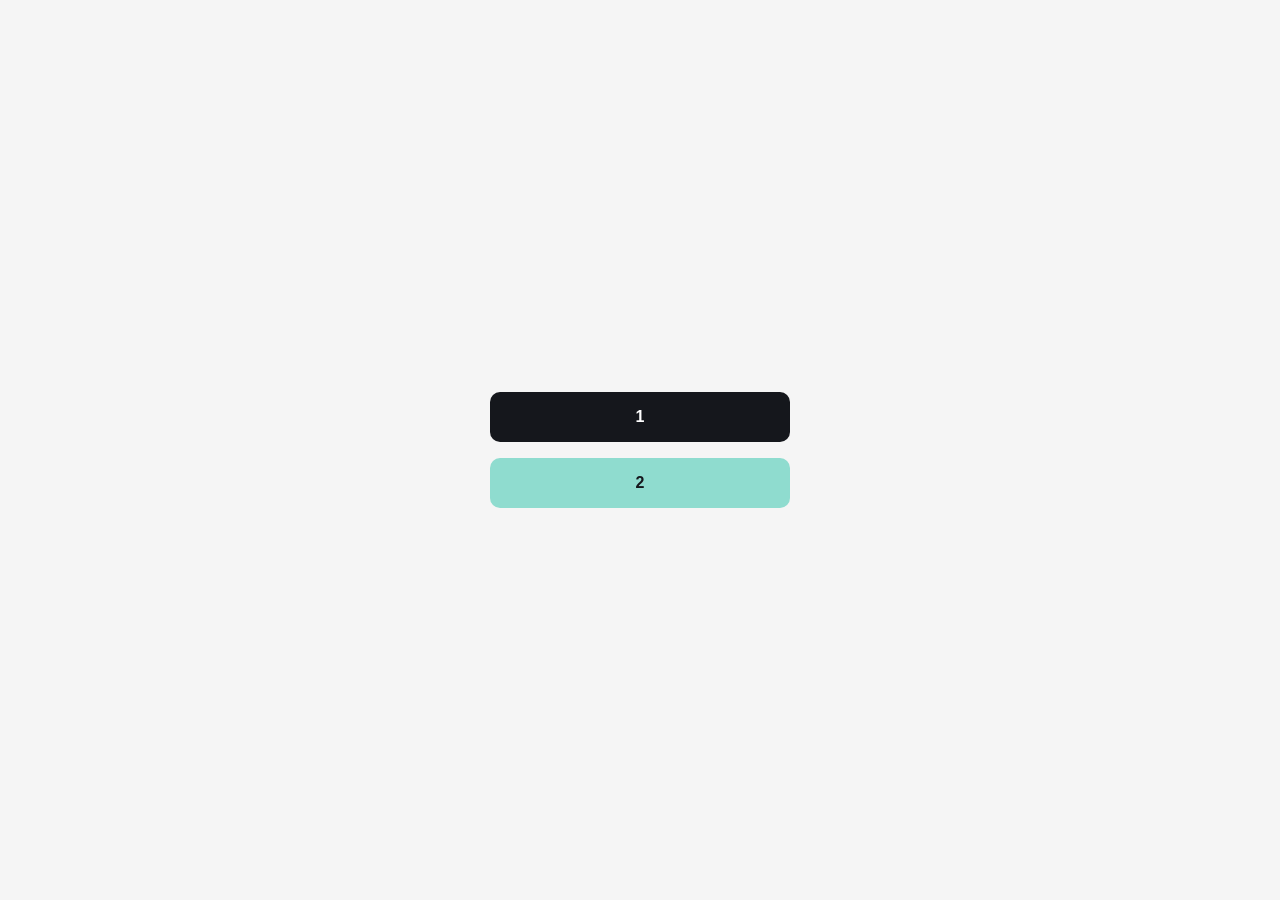
==== commit 076647f9: "Updated the file Name" ====
--- a/index.html
+++ b/index.html
@@ -1,295 +1,57 @@
-<!doctype html>
-<html lang="en" class="no-js">
-<head>
-<meta charset="utf-8">
-<meta name="viewport" content="width=device-width, initial-scale=1, viewport-fit=cover">
-<title>StroomX – Redefining EdTech</title>
-<meta name="description" content="StroomX: franchisor of Bricks4kidz®, Bricks4schoolz®, and Sew Fun Studios®.">
-<link rel="icon" href="data:image/svg+xml,%3Csvg xmlns='http://www.w3.org/2000/svg' viewBox='0 0 16 16'%3E%3Ccircle cx='8' cy='8' r='7' fill='%23FF4000'/%3E%3C/svg%3E">
-<link rel="stylesheet" href="css/site.css">
-<!-- "js" hides the hero until the intro is ready; "ready" is forced after 2.5s so content can never stay hidden -->
-<script>(function (d) { d.className = 'js'; setTimeout(function () { d.classList.add('ready'); }, 2500); })(document.documentElement);</script>
-</head>
-<body id="top">
+    <!DOCTYPE html>
+    <html lang="en">
+    <head>
+        <meta charset="UTF-8">
+        <meta name="viewport" content="width=device-width, initial-scale=1.0">
+        <title>StroomX Links</title>
+    </head>
 
-<a class="skip-link" href="#main">Skip to content</a>
-<div class="progress" aria-hidden="true"></div>
+    <body style="
+        margin: 0;
+        min-height: 100vh;
+        display: flex;
+        justify-content: center;
+        align-items: center;
+        background: #f5f5f5;
+        font-family: Arial, sans-serif;
+    ">
 
-<!-- ============ BLOCK: site-header ============ -->
-<header class="site-header" data-block="site-header">
-  <div class="wrap site-header__bar">
-    <a class="wordmark" href="#top" aria-label="StroomX, home"><i aria-hidden="true"></i>StroomX</a>
-    <button class="nav-toggle" type="button" aria-expanded="false" aria-controls="site-nav">
-      <span class="nav-toggle__dots" aria-hidden="true"><i></i><i></i><i></i></span>
-      <span class="nav-toggle__label">Menu</span>
-    </button>
-    <nav class="site-nav" id="site-nav" aria-label="Main">
-      <ul class="site-nav__list">
-        <li><a href="#top" aria-current="page">Home</a></li>
-        <li><a href="https://stroomx.com/conference">Conference</a></li>
-        <li><a class="btn btn--solid btn--small" href="#contact">Contact Us</a></li>
-      </ul>
-    </nav>
-  </div>
-</header>
+        <div style="
+            display: flex;
+            flex-direction: column;
+            gap: 16px;
+            width: 300px;
+        ">
 
-<main id="main">
+            <a target="_blank" href="./StroomX.html" style="
+                display: block;
+                padding: 16px 20px;
+                background: #15171c;
+                color: #ffffff;
+                text-decoration: none;
+                text-align: center;
+                border-radius: 10px;
+                font-size: 16px;
+                font-weight: 600;
+            ">
+                1
+            </a>
+            
+            <a target="_blank" href="./index2.html" style="
+                display: block;
+                padding: 16px 20px;
+                background: #8fdccf;
+                color: #15171c;
+                text-decoration: none;
+                text-align: center;
+                border-radius: 10px;
+                font-size: 16px;
+                font-weight: 600;
+            ">
+                2
+            </a>
 
-<!-- Story structure: every element marked data-thread gets one segment of the scroll-drawn orange line.
-     It runs in the side gutters and crosses only through empty .lane spacers, so it never touches text.
-     The stud at its tip is the protagonist; it ends on the Submit button. -->
+        </div>
 
-<!-- ============ BLOCK: hero ============ -->
-<section class="hero" data-block="hero" data-thread data-thread-start="#hero-hint" style="--bg:#FFFFFF;--thread:#FF4000" aria-labelledby="hero-title">
-  <canvas class="studgrid" data-hot="255,64,0" aria-hidden="true"></canvas>
-  <div class="wrap hero__grid">
-    <div class="hero__copy">
-      <p class="eyebrow" data-intro>Welcome to StroomX</p>
-      <h1 id="hero-title"><span class="lt">Redefining</span> EdTech</h1>
-      <p class="lede" data-intro>Franchisor of Bricks4kidz®, Bricks4schoolz®, and Sew Fun Studios®.</p>
-      <div class="btn-row" data-intro>
-        <a class="btn btn--solid magnetic" href="#brands">Our Educational Brands</a>
-        <a class="btn btn--line magnetic" href="#contact">Get in touch</a>
-      </div>
-      <p class="hero__hint" id="hero-hint" aria-hidden="true"><span>Scroll</span></p>
-    </div>
-
-    <div class="hero__art" aria-hidden="true">
-      <span class="mk i-shape-2 hero__float hero__float--a" data-depth="0.9" style="--c:#15171C"></span>
-      <span class="mk i-shape-4 hero__float hero__float--b" data-depth="1.6" style="--c:#FF4000"></span>
-      <span class="hero__dot hero__dot--1" data-depth="2.2"></span>
-      <span class="hero__dot hero__dot--2" data-depth="1.2"></span>
-      <!-- Main graphical shape from the B4K assets (Graphical Shapes/Main.svg), recoloured -->
-      <svg class="hero__bricks" data-depth="0.4" viewBox="0 0 258.47 152.95" focusable="false">
-        <path class="brick" fill="#15171C" d="M6.29,61v-5.39c0-1,.78-1.78,1.78-1.78h17.38c1,0,1.78.78,1.78,1.78v5.39h12.48v-5.39c0-1,.78-1.78,1.78-1.78h17.38c1,0,1.78.78,1.78,1.78v5.39h6.29v91.95H0V61h6.29Z"/>
-        <path class="brick" fill="#DCD8CC" d="M75.24,31.8v-7.1c0-1.32,1.03-2.34,2.35-2.34h22.9c1.32,0,2.35,1.03,2.35,2.34v7.1h16.44v-7.1c0-1.32,1.03-2.34,2.35-2.34h22.9c1.32,0,2.35,1.03,2.35,2.34v7.1h8.29v121.16h-88.21V31.8h8.29Z"/>
-        <path class="brick" fill="#FF4000" d="M164.87,11.06V2.74c0-1.54,1.2-2.74,2.75-2.74h26.81c1.55,0,2.75,1.2,2.75,2.74v8.32h19.25V2.74c0-1.54,1.2-2.74,2.75-2.74h26.82c1.55,0,2.75,1.2,2.75,2.74v8.32h9.71v141.89h-103.31V11.06h9.71Z"/>
-      </svg>
-    </div>
-  </div>
-</section>
-
-<!-- ============ BLOCK: band (speed and direction follow the scroll) ============ -->
-<div class="band" data-block="band">
-  <p class="sr-only">Science, Technology, Engineering and Mathematics (STEM)</p>
-  <div class="band__row" aria-hidden="true">
-    <span>Science</span><i></i><span class="lt">Technology</span><i></i><span>Engineering</span><i></i><span class="lt">Mathematics</span><i></i>
-    <span>Science</span><i></i><span class="lt">Technology</span><i></i><span>Engineering</span><i></i><span class="lt">Mathematics</span><i></i>
-    <span>Science</span><i></i><span class="lt">Technology</span><i></i><span>Engineering</span><i></i><span class="lt">Mathematics</span><i></i>
-  </div>
-</div>
-
-<!-- ============ BLOCK: what we do (pinned: four chapters, the orange stud changes form) ============ -->
-<section class="what" id="what" data-block="what" style="--bg:#FFFFFF;--thread:#FF4000">
-  <div class="stage what__stage" data-thread>
-    <div class="wrap what__head" aria-hidden="true">
-      <div class="what__bars"><i><b></b></i><i><b></b></i><i><b></b></i><i><b></b></i></div>
-      <p class="count"><b>01</b> / 04</p>
-    </div>
-    <div class="lane" aria-hidden="true"></div>
-    <div class="wrap what__body">
-      <div class="what__chapters">
-        <article class="chap">
-          <h2>What we do?</h2>
-          <p>We collaborate with Franchisees around the world and provide them with all necessary resources that enable them to transform traditional centers into an engaging workshops, equipped with the latest Science, Technology, Engineering and Mathematics (STEM) tools to help students acquire the 21st century skills.</p>
-        </article>
-        <article class="chap">
-          <h2>Curriculum</h2>
-          <p>Our franchisees have access to hundreds of model builds and resources that progress from early learning to robotics and coding consisting of numerous activities to engage children with, from After-school classes, field trips, workshops, birthday parties and the all-time favorite themed Camps during the year!</p>
-        </article>
-        <article class="chap">
-          <h2>Marketing</h2>
-          <p>Marketing programs streamline efficiencies for all corporate marketing initiatives and for our franchisees with support, through guidance, knowledge, training, and continuing education necessary to reach goals in order to continue to build sustainable, successful businesses.</p>
-        </article>
-        <article class="chap">
-          <h2>Technology</h2>
-          <p>We have developed our own Franchise Management System (FMS) to serve our franchisees better. Our FMS web application streamlines the booking process, payments and management of the Bricks 4 Kidz® business for our franchisees.</p>
-        </article>
-      </div>
-
-      <div class="what__figure" aria-hidden="true">
-        <div class="proto-box"><div class="proto"></div></div>
-        <p class="proto__n">01</p>
-        <div class="sat"><span class="mk i-steam-5"></span><span class="mk i-steam-1"></span><span class="mk i-steam-3"></span><span class="mk i-steam-4"></span></div>
-        <div class="sat"><span class="mk i-in-school"></span><span class="mk i-fieldtrips-3"></span><span class="mk i-birthday-party-1"></span><span class="mk i-camps-2"></span></div>
-        <div class="sat"><span class="mk i-shape-2"></span><span class="mk i-shape-3"></span><span class="mk i-shape-4"></span><span class="mk i-shape-main"></span></div>
-        <div class="sat"><span class="mk i-technology"></span><span class="mk i-coding-1"></span><span class="mk i-ai-1"></span><span class="mk i-robotics-1"></span></div>
-      </div>
-    </div>
-  </div>
-</section>
-
-<!-- ============ BLOCK: brands (pinned: horizontal track) ============ -->
-<section class="brands" id="brands" data-block="brands" style="--bg:#15171C;--thread:#FF4000" aria-labelledby="brands-title">
-  <div class="studs" aria-hidden="true"></div>
-  <div class="stage brands__stage" data-thread>
-    <div class="wrap brands__head">
-      <div>
-        <p class="eyebrow">For Students All Around The World</p>
-        <h2 id="brands-title" data-split><span class="lt">Our Educational</span> Brands</h2>
-      </div>
-      <p class="count" aria-hidden="true"><b>01</b> / 06</p>
-    </div>
-    <div class="brands__viewport">
-      <ul class="track">
-        <li>
-          <a class="brand" href="https://www.bricks4kidz.com/">
-            <span class="brand__no" aria-hidden="true">01</span>
-            <span class="brand__art"><img src="assets/logos/b4k-logo-white.svg" alt="" width="251" height="180"></span>
-            <h3>Bricks 4 Kidz</h3>
-            <p>Classes provide an atmosphere for children where we learn, we build, we play with LEGO® Bricks. Programs are built around our proprietary model plans, with exciting themes such as space and construction.</p>
-            <span class="brand__go">Visit site</span>
-          </a>
-        </li>
-        <li>
-          <a class="brand" href="https://www.bricks4kidzelearn.com/">
-            <span class="brand__no" aria-hidden="true">02</span>
-            <span class="brand__art"><span class="mk i-coding-1"></span></span>
-            <h3>Bricks 4 Kidz E-Learn</h3>
-            <p>With a Bricks4kidz eLearning subscription plan, students interact and learn with our web based platform while also building models with their own set of building bricks that are shipped to them. New custom created models will be introduced on a weekly basis!</p>
-            <span class="brand__go">Visit site</span>
-          </a>
-        </li>
-        <li>
-          <a class="brand" href="https://www.bricks4biz.com/">
-            <span class="brand__no" aria-hidden="true">03</span>
-            <span class="brand__art"><span class="mk i-shape-3"></span></span>
-            <h3>Bricks 4 Biz</h3>
-            <p>We are an innovative company which utilizes LEGO® bricks to provide fun, interactive and productive team building experiences to businesses of all sizes. Our renowned team building program is proven to improve communication, boost morale and develop trust and respect amongst groups - A powerful asset for any business to harness!</p>
-            <span class="brand__go">Visit site</span>
-          </a>
-        </li>
-        <li>
-          <a class="brand" href="https://www.bricks4schoolz.com/">
-            <span class="brand__no" aria-hidden="true">04</span>
-            <span class="brand__art"><span class="mk i-in-school"></span></span>
-            <h3>Bricks 4 Schoolz</h3>
-            <p>We ship you a one-of-a-kind Bricks4Kidz® robotics kit that your “Master Builder” will use throughout their Math &amp; Building adventures. This kit comes equipped with unique LEGO® technic parts, motor and battery pack, and can build over thousands of unique models!</p>
-            <span class="brand__go">Visit site</span>
-          </a>
-        </li>
-        <li>
-          <a class="brand" href="https://www.sewfunstudios.com/">
-            <span class="brand__no" aria-hidden="true">05</span>
-            <span class="brand__art"><span class="mk i-shape-2"></span></span>
-            <h3>Sew Fun Studios</h3>
-            <p>Teaches sewing + design principles through classes, camps &amp; parties. With our innovative project-based curriculum we hope to inspire young people to discover the joy of sewing as a lifelong skill and ongoing creative expression.</p>
-            <span class="brand__go">Visit site</span>
-          </a>
-        </li>
-        <li>
-          <a class="brand" href="https://us.bricks4kidznow.com">
-            <span class="brand__no" aria-hidden="true">06</span>
-            <span class="brand__art"><span class="mk i-technology"></span></span>
-            <h3>BFK FMS</h3>
-            <p>We offer Franchise Management System (FMS) to serve our franchisees better. Our FMS web application streamlines the booking process, payments and management of the Bricks 4 Kidz® business for our franchisees.</p>
-            <span class="brand__go">Visit site</span>
-          </a>
-        </li>
-      </ul>
-    </div>
-    <div class="lane" aria-hidden="true"></div>
-  </div>
-</section>
-
-<!-- ============ BLOCK: team ============ -->
-<section class="team" id="team" data-block="team" data-thread style="--bg:#F7F5F0;--thread:#FF4000" aria-labelledby="team-title">
-  <div class="studs" aria-hidden="true"></div>
-  <div class="wrap">
-    <p class="eyebrow">Meet our team and hear the StroomX Story</p>
-    <h2 id="team-title" data-split><span class="lt">Our</span> Team</h2>
-    <blockquote class="team__quote">
-      <p>We are a group of entrepreneurs, teachers, architects and engineering professionals promoting <span data-hl>Design Thinking</span> and <span data-hl>Challenge-based Learning</span> among children through our <span data-hl>STEAM</span> based 21st Century Learning program</p>
-    </blockquote>
-    <p class="team__bio">Christopher Rego is the founder and CEO of StroomX Education, Teknowland Inc and Bricknowland Dubai - leading education training and learning solutions. Chris has over 20+ years of software and education industry experience.</p>
-  </div>
-  <div class="lane" aria-hidden="true"></div>
-  <div class="wrap">
-    <ul class="people">
-      <li><i aria-hidden="true">CR</i><div><strong>Christopher Rego</strong><span>Founder &amp; CEO</span></div></li>
-      <li><i aria-hidden="true">AR</i><div><strong>Ann Rego</strong><span>President</span></div></li>
-      <li><i aria-hidden="true">ER</i><div><strong>Emmanuel Rego</strong><span>Co-CEO</span></div></li>
-      <li><i aria-hidden="true">DC</i><div><strong>Dalyn Clarke</strong><span>Customer Success Manager</span></div></li>
-      <li><i aria-hidden="true">JM</i><div><strong>Jennie Morris</strong><span>Account Specialist</span></div></li>
-      <li><i aria-hidden="true">CH</i><div><strong>Chris Howard</strong><span>Curriculum Director</span></div></li>
-      <li><i aria-hidden="true">MB</i><div><strong>Mike Ballard</strong><span>Curriculum Developer</span></div></li>
-      <li><i aria-hidden="true">SB</i><div><strong>Shahed Bagwan</strong><span>Curriculum R&amp;D</span></div></li>
-      <li><i aria-hidden="true">ZK</i><div><strong>Zaid Khan</strong><span>Business Development</span></div></li>
-      <li><i aria-hidden="true">SK</i><div><strong>Shyam Krishnan</strong><span>Marketing Manager</span></div></li>
-      <li><i aria-hidden="true">AA</i><div><strong>Ajmal Alavi</strong><span>Director of Technology</span></div></li>
-      <li><i aria-hidden="true">AA</i><div><strong>Ahmed Abdelsalam</strong><span>Software Engineer</span></div></li>
-    </ul>
-  </div>
-</section>
-
-<!-- ============ BLOCK: contact (the thread ends on the button) ============ -->
-<section class="contact" id="contact" data-block="contact" data-thread data-thread-end="#contact-submit" style="--bg:#FF4000;--thread:#FFFFFF" aria-labelledby="contact-title">
-  <div class="studs" aria-hidden="true"></div>
-  <canvas class="studgrid" data-hot="255,255,255" aria-hidden="true"></canvas>
-  <div class="wrap contact__grid">
-    <div class="contact__copy">
-      <h2 id="contact-title" data-split><span class="lt">Get in</span> touch</h2>
-      <p class="lede">We would love to hear from you! If you have any questions or need support, send us a message and one of our awesome team members will get in touch with you as soon as possible.</p>
-      <dl class="contact__facts">
-        <div><dt>Find us</dt><dd>StroomX LLC<br>860 Hillview Ct, Suite 310,<br>Milpitas, CA 95035</dd></div>
-        <div><dt>Have Questions?</dt><dd><a href="mailto:support@stroomx.com">support@stroomx.com</a><br>9 AM – 6 PM, Mon-Fri<br>1-888-STR-00-MX<br>(Toll Free: <a href="tel:+18887870069">1-888-787-0069</a>)</dd></div>
-      </dl>
-    </div>
-
-    <form class="form" id="contact-form" novalidate>
-      <div class="form__row">
-        <label>First name <b aria-hidden="true">*</b><input type="text" name="first" autocomplete="given-name" required></label>
-        <label>Last name <b aria-hidden="true">*</b><input type="text" name="last" autocomplete="family-name" required></label>
-      </div>
-      <label>Email <b aria-hidden="true">*</b><input type="email" name="email" autocomplete="email" required></label>
-      <label>Comment or Message <b aria-hidden="true">*</b><textarea name="message" rows="4" required></textarea></label>
-      <div class="lane" aria-hidden="true"></div>
-      <div class="form__foot">
-        <button class="btn btn--solid" id="contact-submit" type="submit">Submit</button>
-        <p class="form__status" role="status" aria-live="polite"></p>
-      </div>
-    </form>
-  </div>
-</section>
-
-</main>
-
-<!-- ============ BLOCK: site-footer ============ -->
-<footer class="site-footer" data-block="site-footer" style="--bg:#15171C">
-  <div class="studs" aria-hidden="true"></div>
-  <div class="wrap site-footer__grid">
-    <div>
-      <p class="wordmark wordmark--light"><i aria-hidden="true"></i>StroomX</p>
-      <p class="site-footer__tag">Redefining EdTech</p>
-    </div>
-    <form class="news" id="news-form" novalidate>
-      <h2>Join Our Mailing Lists</h2>
-      <p>Sign up for our newsletter and get latest news and updates.</p>
-      <div class="news__row">
-        <label class="sr-only" for="news-email">Email</label>
-        <input id="news-email" type="email" name="email" autocomplete="email" placeholder="Email" required>
-        <button class="btn btn--light btn--small" type="submit">Sign up</button>
-      </div>
-      <p class="form__status" role="status" aria-live="polite"></p>
-    </form>
-    <nav aria-label="Quick Links">
-      <h2>Quick Links</h2>
-      <ul>
-        <li><a href="https://stroomx.com/latest-news/">Latest News</a></li>
-        <li><a href="#contact">Contact Us</a></li>
-        <li><a href="https://stroomx.com/privacy-policy-2/">Privacy Policy</a></li>
-      </ul>
-    </nav>
-  </div>
-  <div class="wrap site-footer__legal">
-    <p>Copyright © 2026 StroomX</p>
-  </div>
-</footer>
-
-<!-- GSAP is served from this folder (vendor/gsap), not from a CDN -->
-<script src="vendor/gsap/gsap.min.js" defer></script>
-<script src="vendor/gsap/ScrollTrigger.min.js" defer></script>
-<script src="vendor/gsap/SplitText.min.js" defer></script>
-<script src="js/site.js" defer></script>
-</body>
-</html>
+    </body>
+    </html>
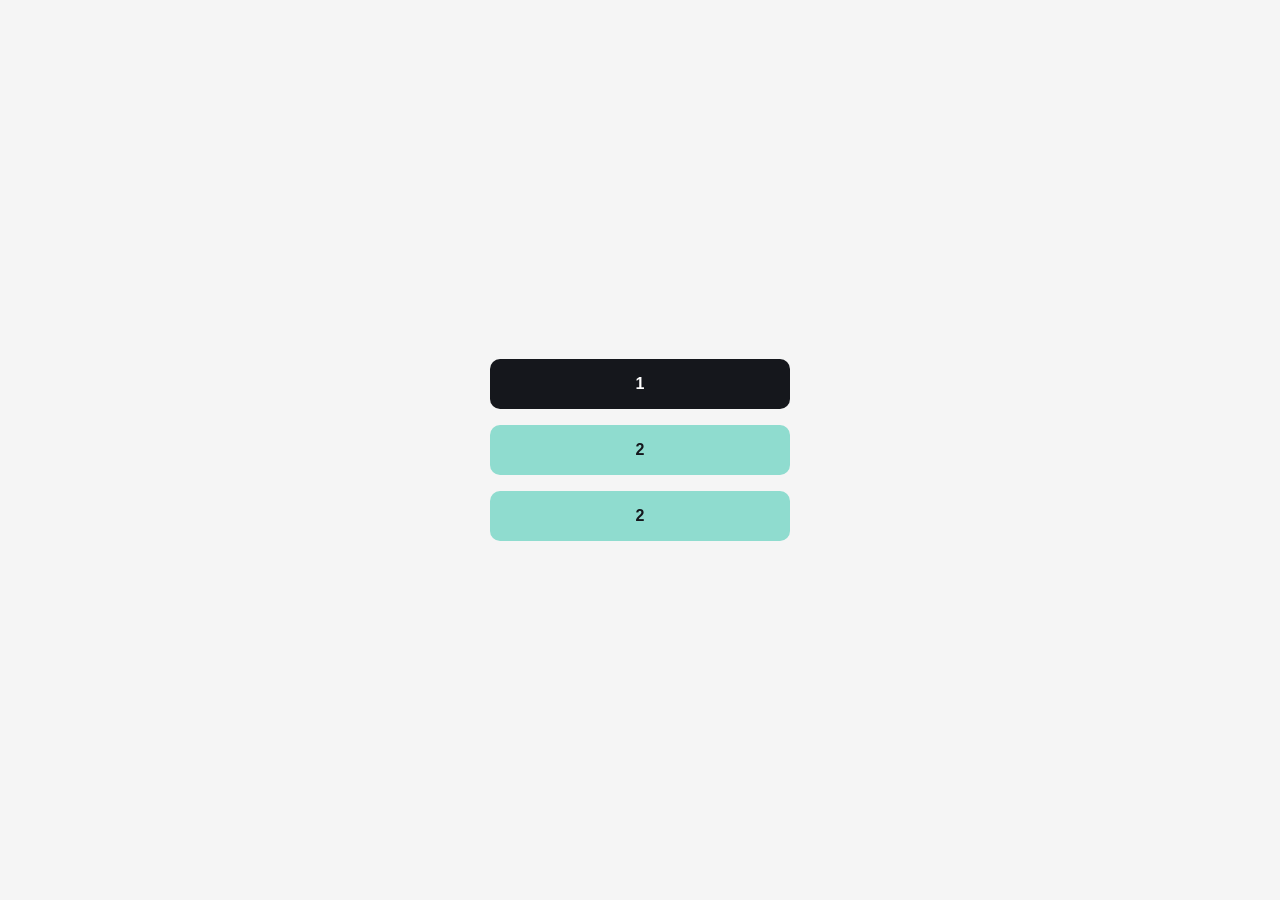
==== commit 9d7c56d6: "Added New Website Demo" ====
--- a/index.html
+++ b/index.html
@@ -50,6 +50,19 @@
             ">
                 2
             </a>
+    <a target="_blank" href="./stroomxweb3.html" style="
+                display: block;
+                padding: 16px 20px;
+                background: #8fdccf;
+                color: #15171c;
+                text-decoration: none;
+                text-align: center;
+                border-radius: 10px;
+                font-size: 16px;
+                font-weight: 600;
+            ">
+                2
+            </a>
 
         </div>
 
